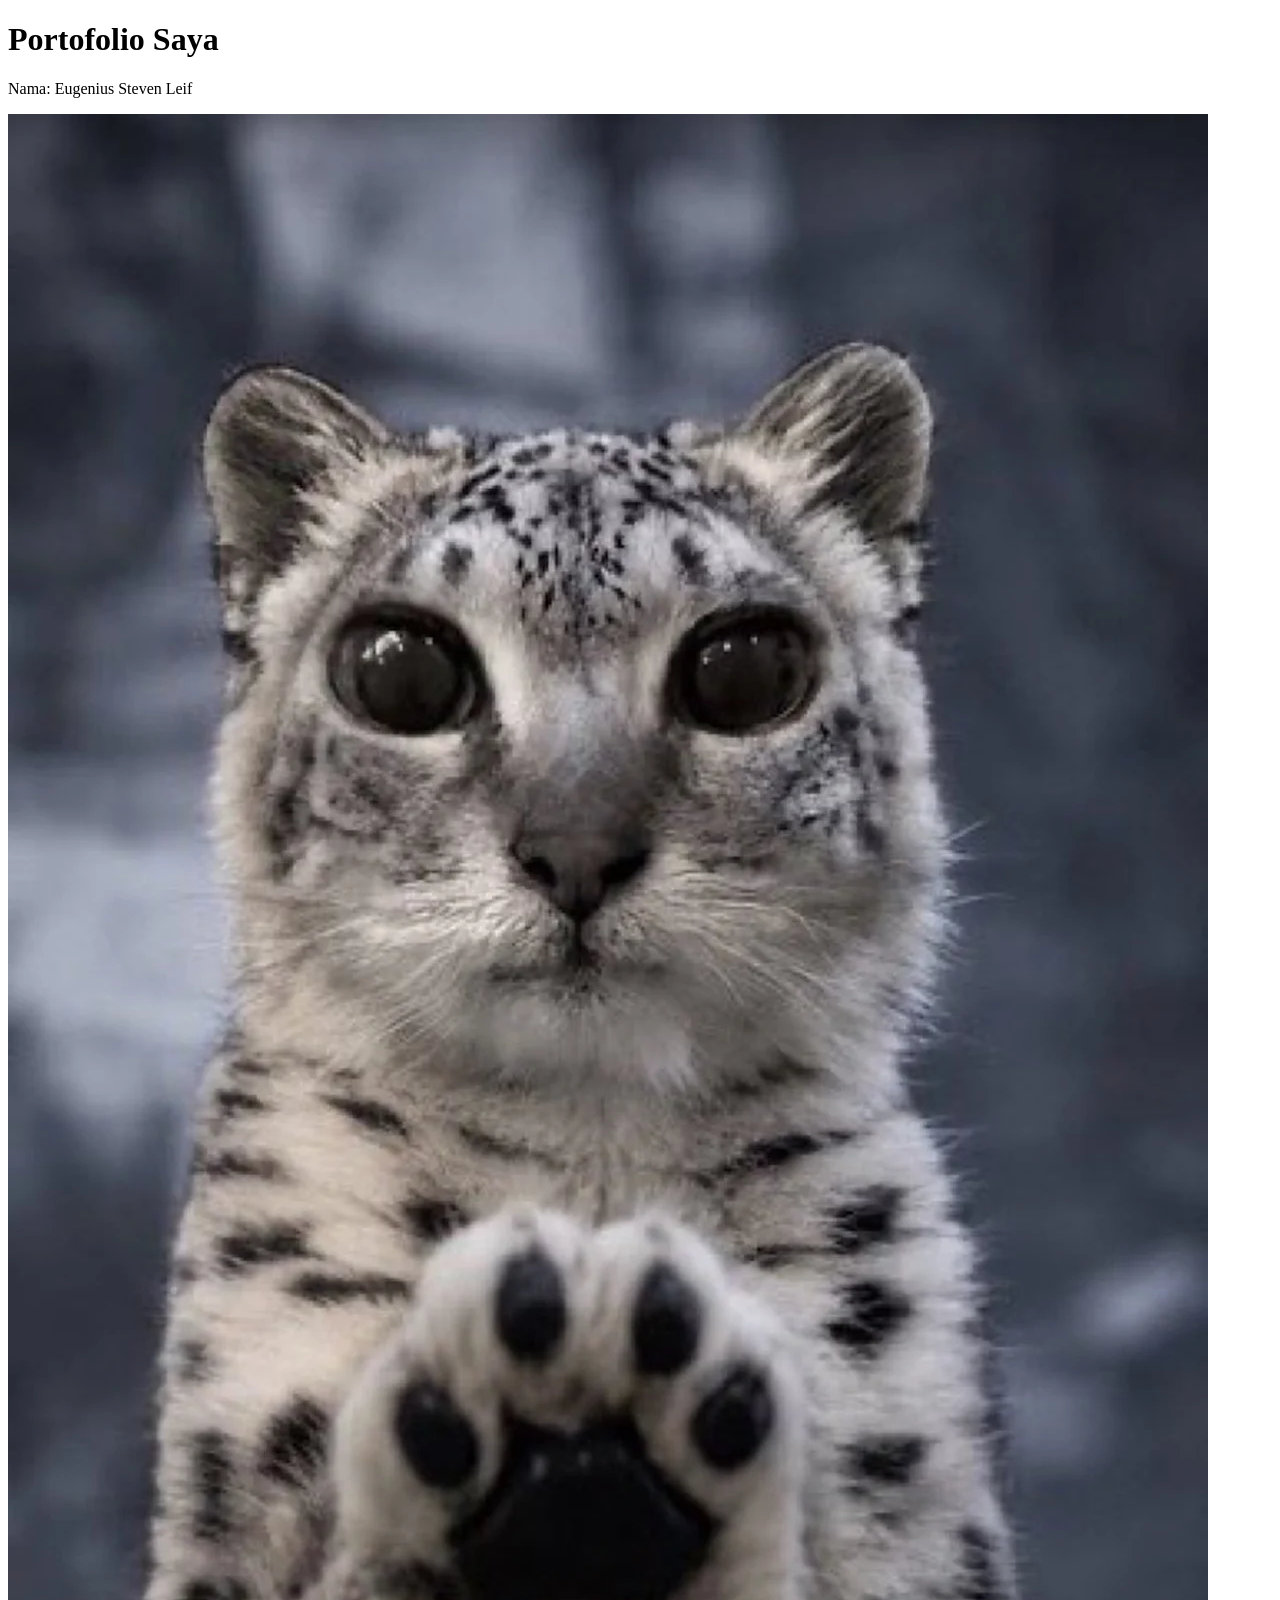
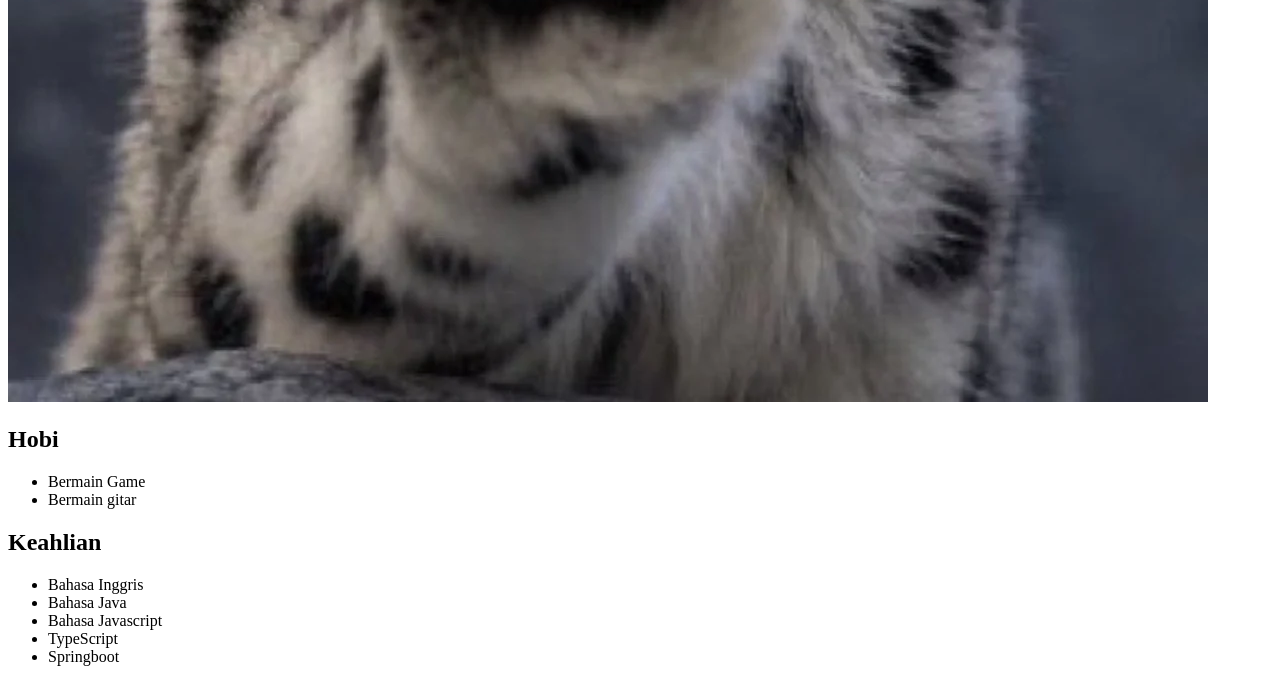
==== eugene.html @ 5456e928 "membuat portofolio eugene" ====
<!DOCTYPE html>
<html lang="en">
<head>
    <meta charset="UTF-8">
    <meta name="viewport" content="width=device-width, initial-scale=1.0">
    <title>Eugene Portofolio</title>
</head>
<body>
    <h1>Portofolio Saya</h1>
    <p>Nama: Eugenius Steven Leif</p>
    <div>
        <img src="./leopard.webp" alt="leopard">
    </div>
    <h2>Hobi</h2>
    <ul> 
        <li>Bermain Game</li>
        <li>Bermain gitar</li>
    </ul>
    <h2>Keahlian</h2>
    <ul> 
        <li>Bahasa Inggris</li>
        <li>Bahasa Java</li>
        <li>Bahasa Javascript</li>
        <li>TypeScript</li>
        <li>Springboot</li>
    </ul>
</body>
</html>
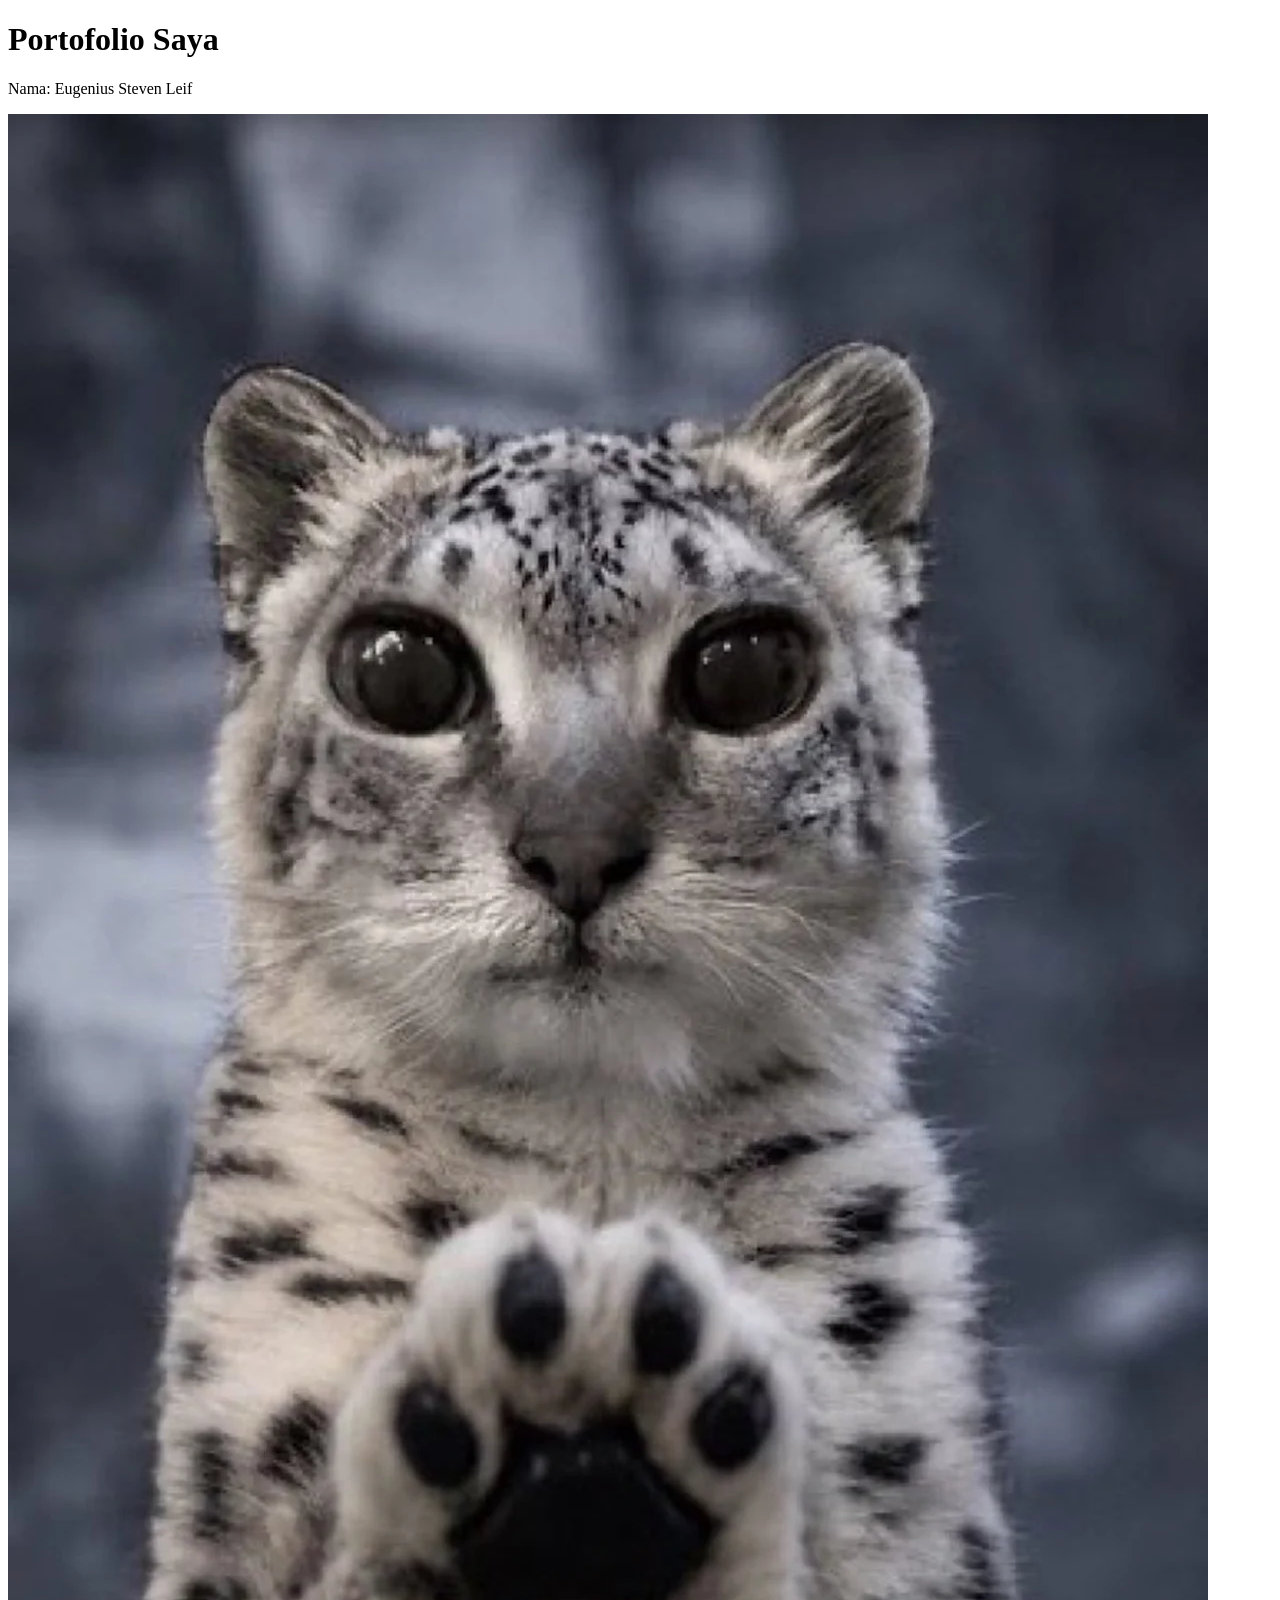
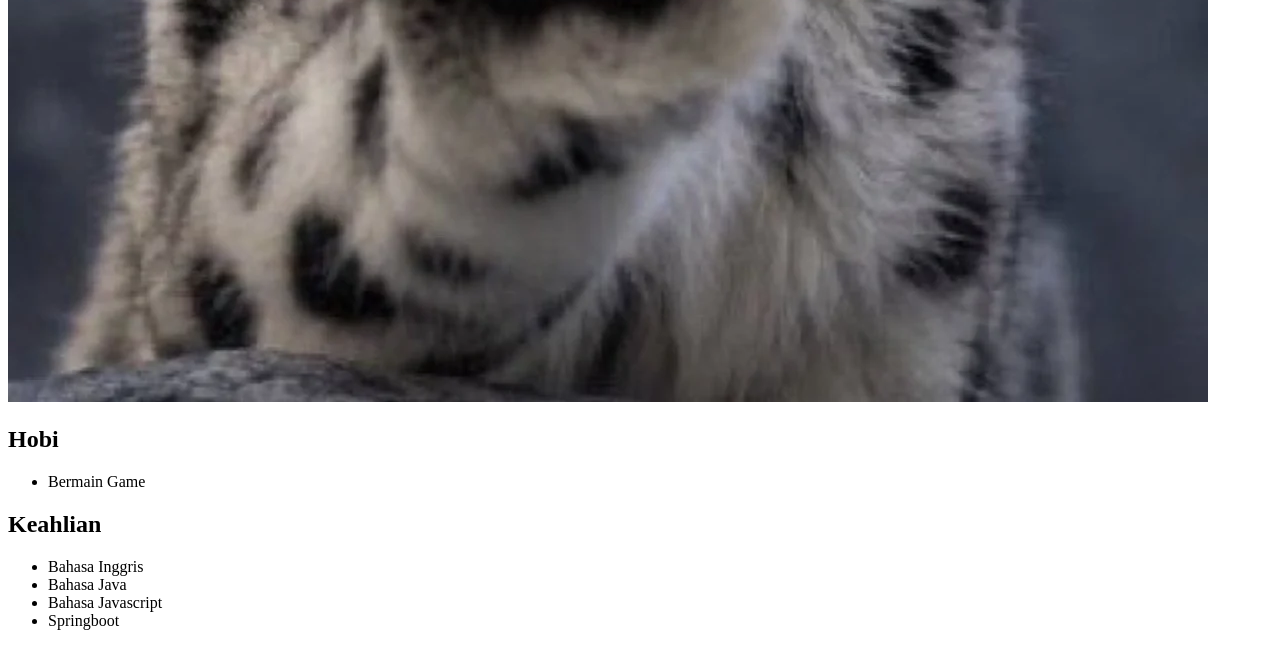
==== commit 81805a56: "menambahkan folder assets" ====
--- a/eugene.html
+++ b/eugene.html
@@ -9,19 +9,17 @@
     <h1>Portofolio Saya</h1>
     <p>Nama: Eugenius Steven Leif</p>
     <div>
-        <img src="./leopard.webp" alt="leopard">
+        <img src="../assets/leopard.webp" alt="leopard">
     </div>
     <h2>Hobi</h2>
     <ul> 
         <li>Bermain Game</li>
-        <li>Bermain gitar</li>
     </ul>
     <h2>Keahlian</h2>
     <ul> 
         <li>Bahasa Inggris</li>
         <li>Bahasa Java</li>
         <li>Bahasa Javascript</li>
-        <li>TypeScript</li>
         <li>Springboot</li>
     </ul>
 </body>
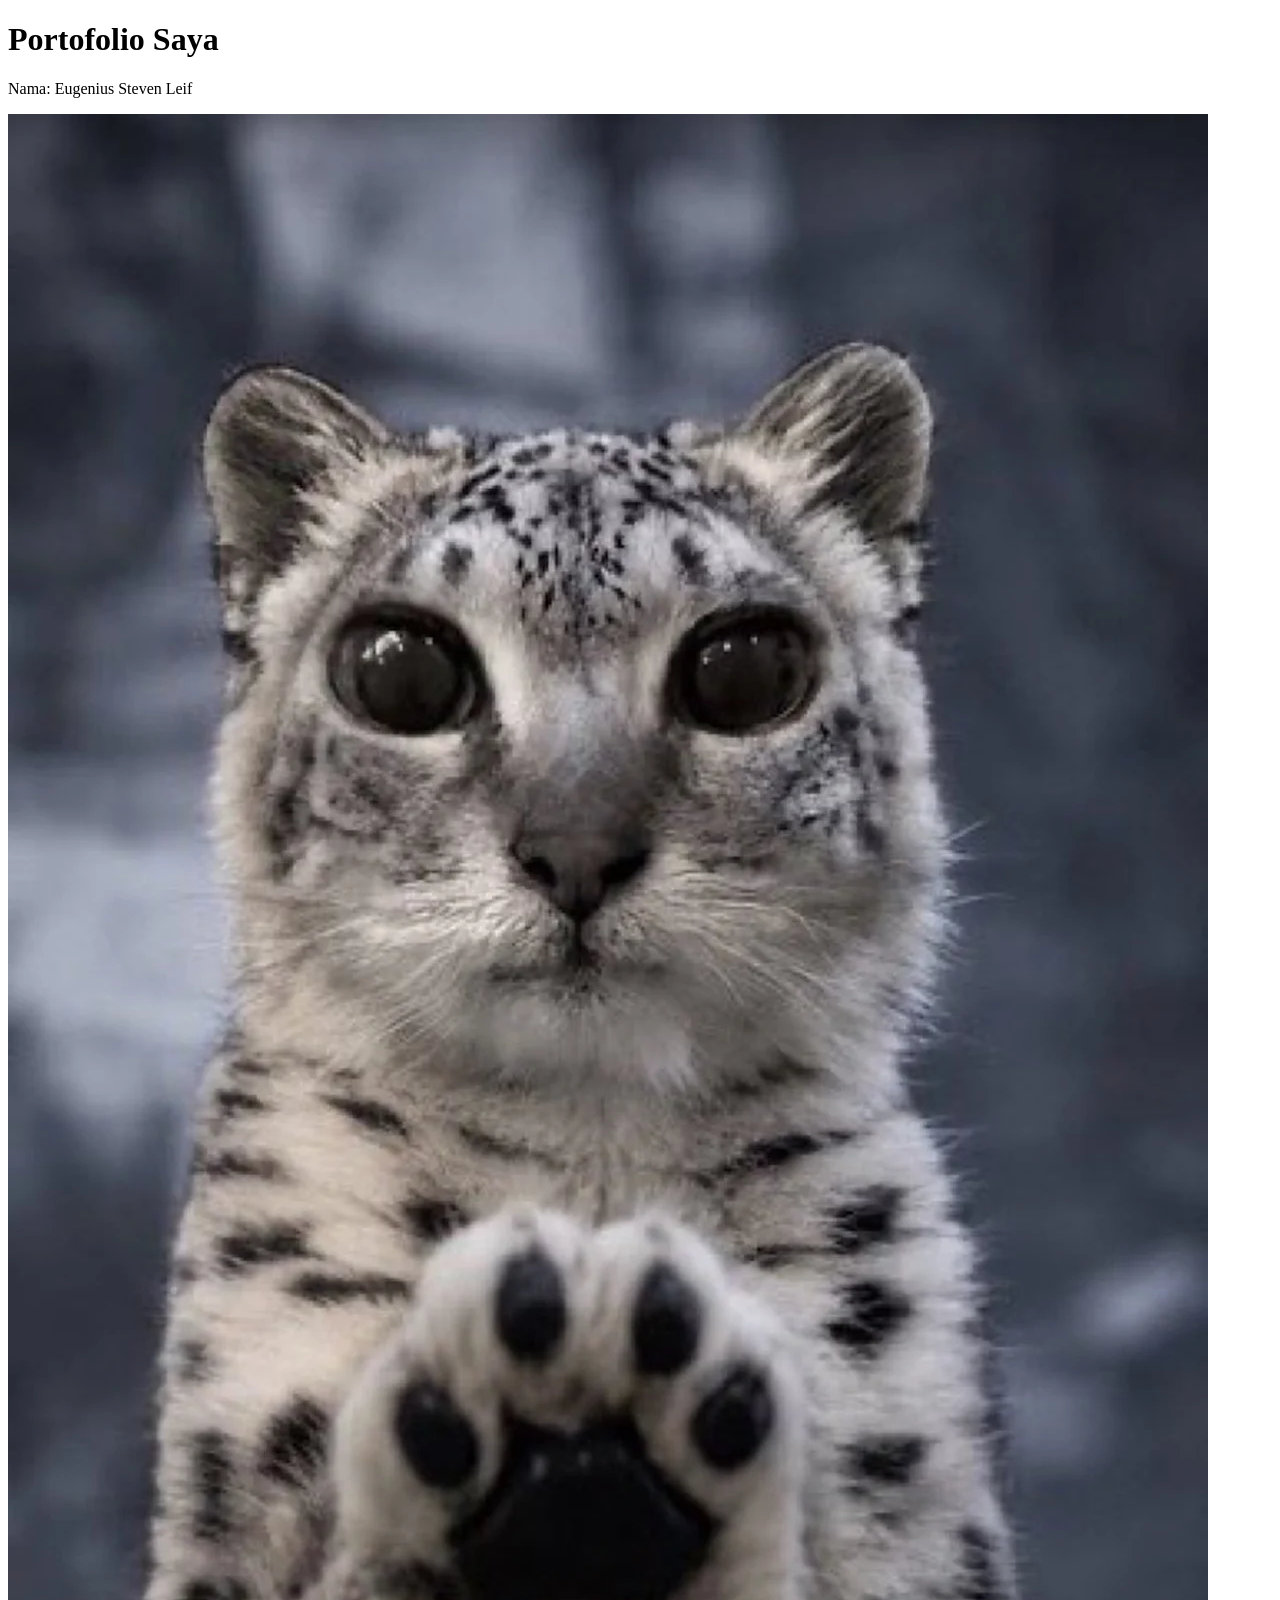
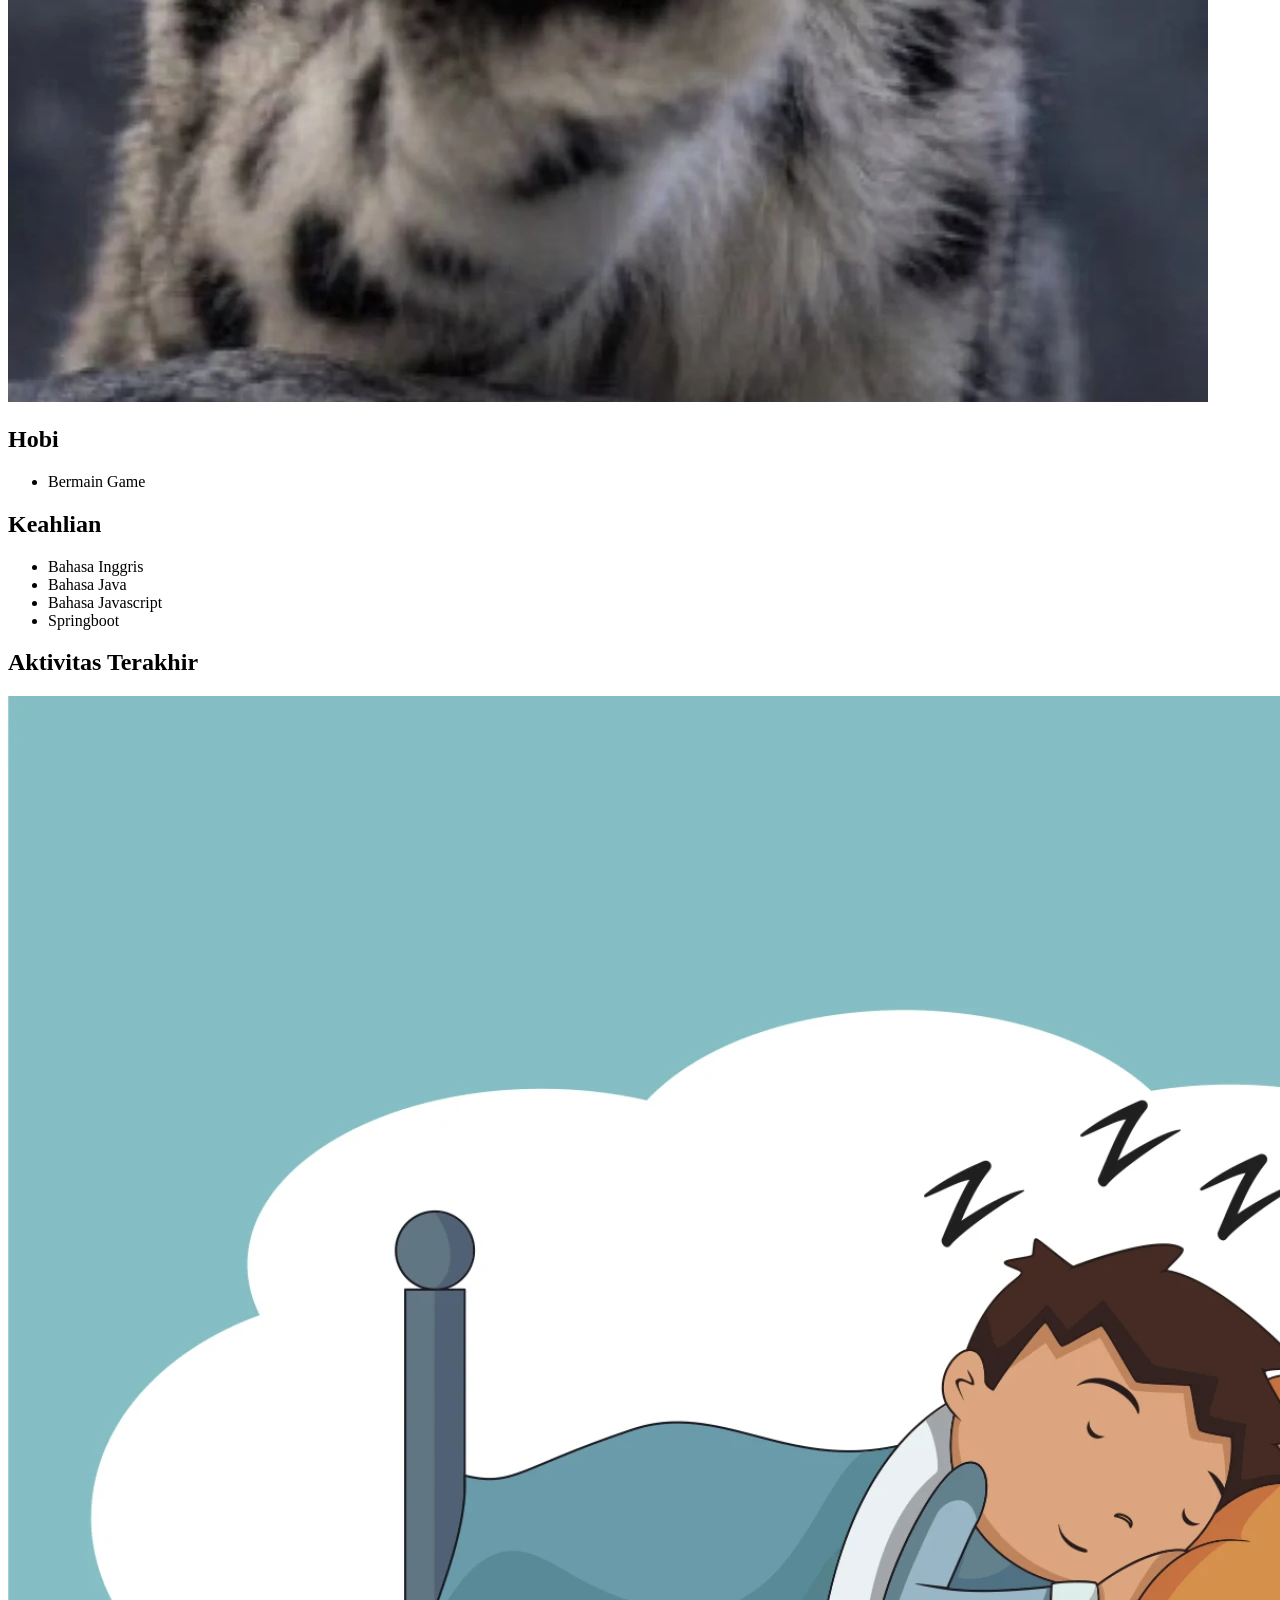
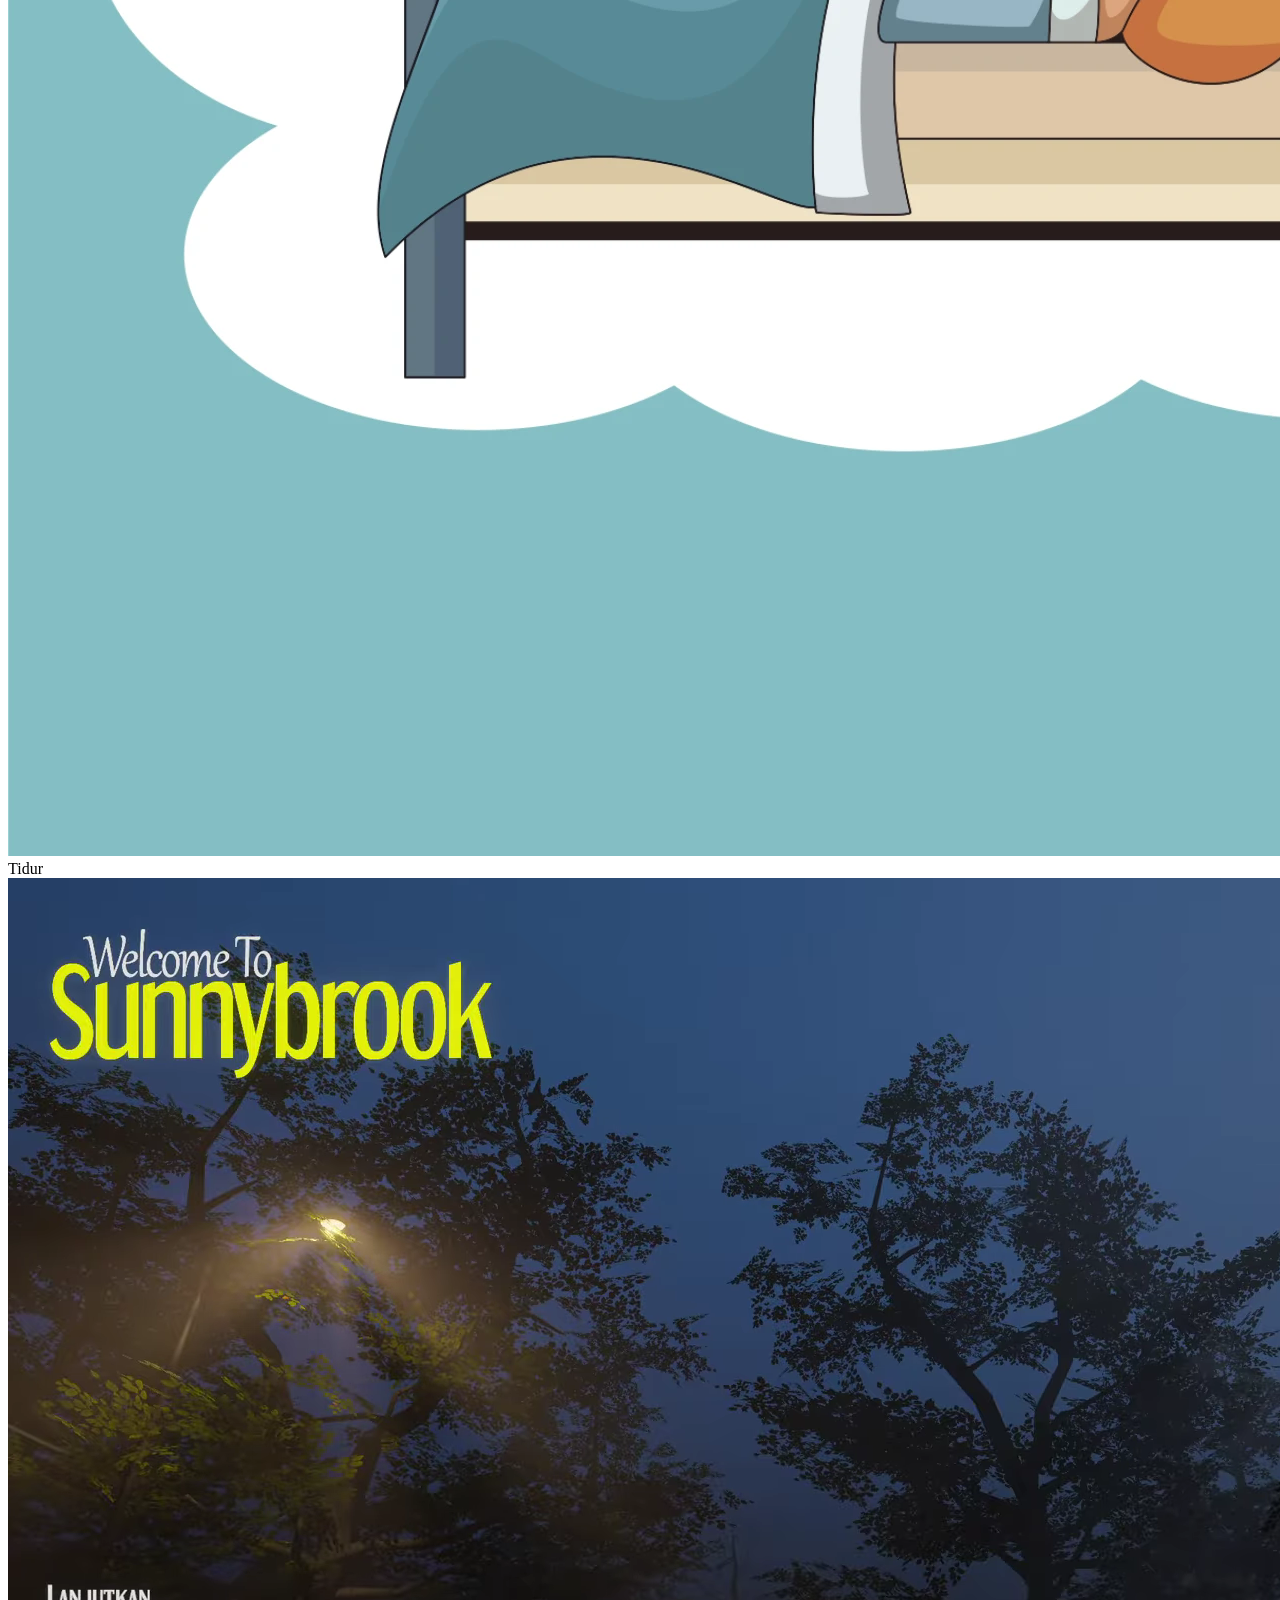
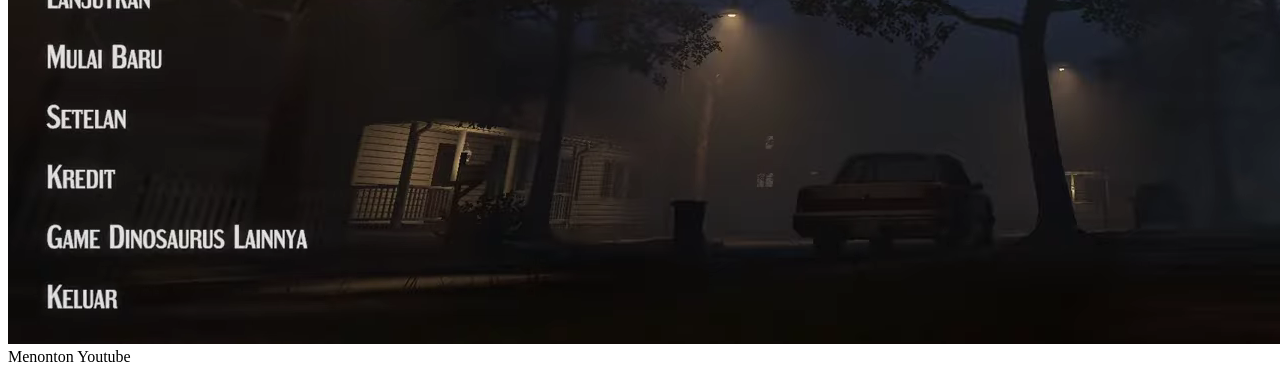
==== commit 426d0f12: "Siklus 2: Menambahkan konten aktivitas terakhir pada eugene.html" ====
--- a/eugene.html
+++ b/eugene.html
@@ -3,6 +3,8 @@
 <head>
     <meta charset="UTF-8">
     <meta name="viewport" content="width=device-width, initial-scale=1.0">
+    <link rel="stylesheet" href="./css/eugene.css">
+    <script src="./js/eugene.js" type="module"></script>
     <title>Eugene Portofolio</title>
 </head>
 <body>
@@ -22,5 +24,16 @@
         <li>Bahasa Javascript</li>
         <li>Springboot</li>
     </ul>
+    <h2>Aktivitas Terakhir</h2>
+    <div>
+        <div>
+            <img src="./assets/sleep.webp" alt="tidur">
+            <span>Tidur</span>
+        </div>
+        <div>
+            <img src="./assets/windutbarusadar.png" alt="windah">
+            <span>Menonton Youtube</span>
+        </div>
+    </div>
 </body>
 </html>
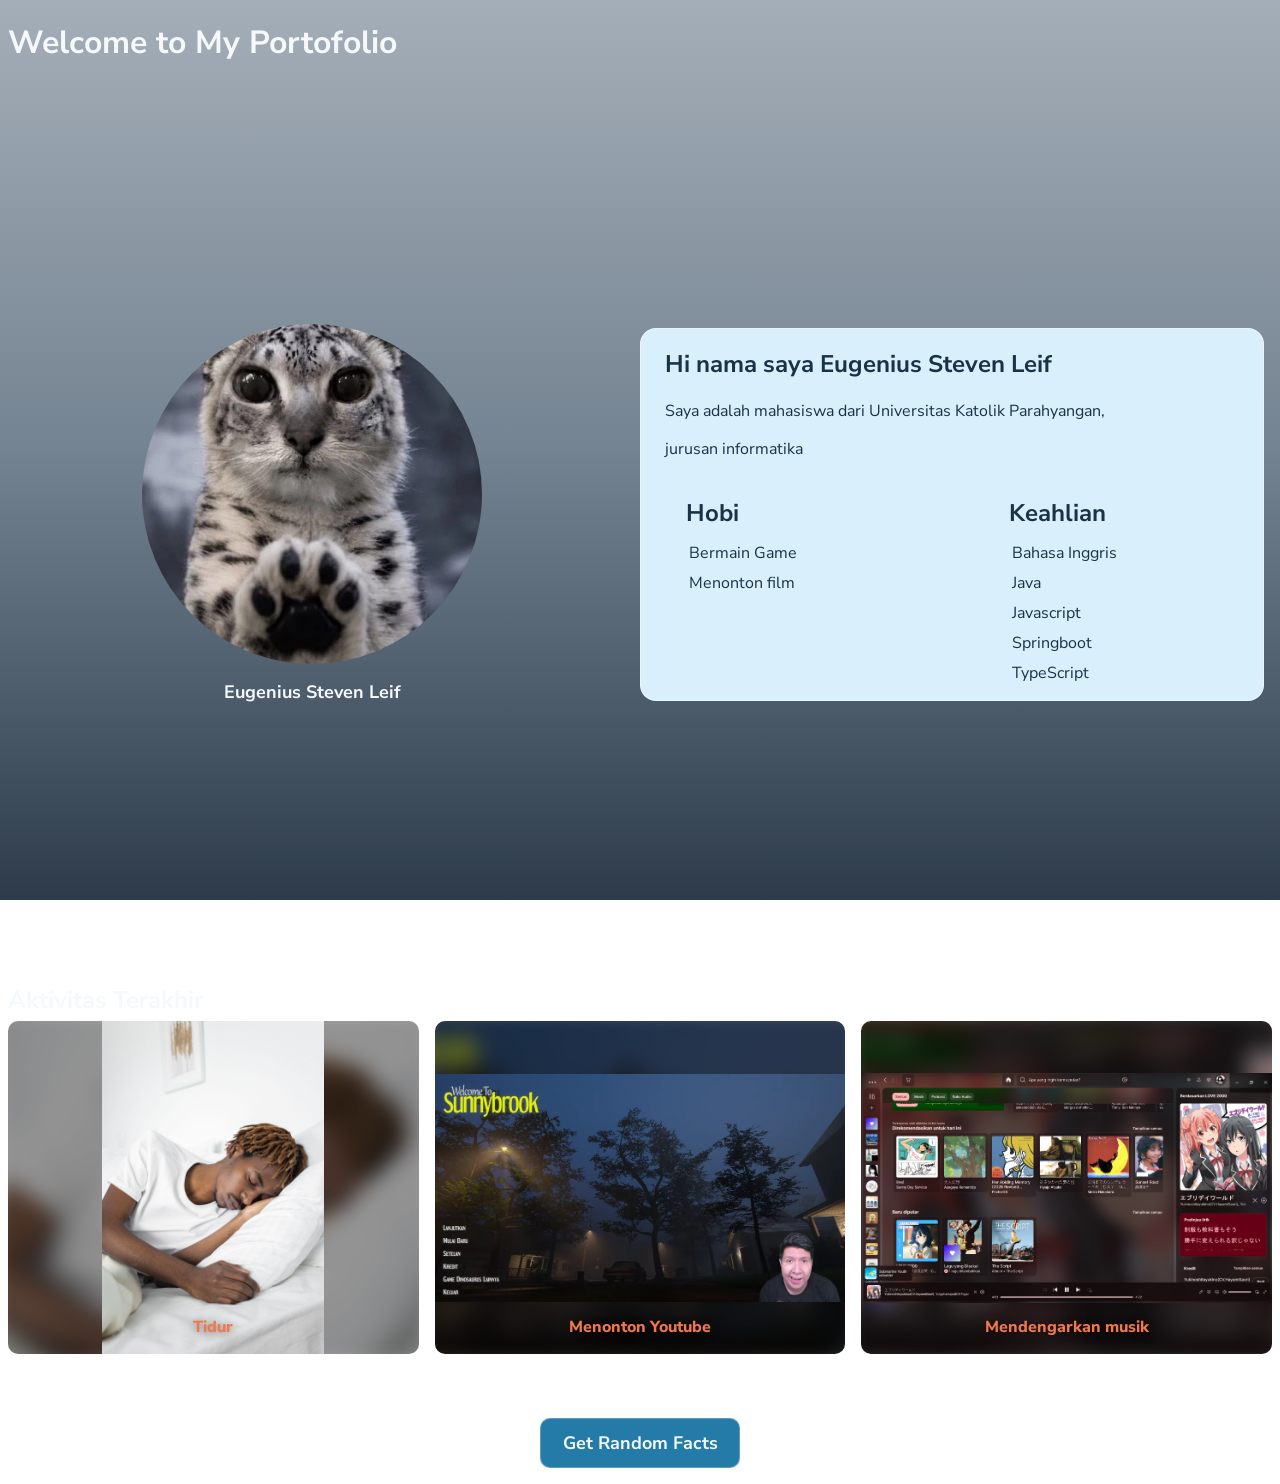
==== commit e4e75b5d: "Siklus 3: Perbagus UI dan membuat interaksi pada eugene.html" ====
--- a/eugene.html
+++ b/eugene.html
@@ -1,5 +1,5 @@
 <!DOCTYPE html>
-<html lang="en">
+<html lang="id">
 <head>
     <meta charset="UTF-8">
     <meta name="viewport" content="width=device-width, initial-scale=1.0">
@@ -8,31 +8,72 @@
     <title>Eugene Portofolio</title>
 </head>
 <body>
-    <h1>Portofolio Saya</h1>
-    <p>Nama: Eugenius Steven Leif</p>
-    <div>
-        <img src="../assets/leopard.webp" alt="leopard">
-    </div>
-    <h2>Hobi</h2>
-    <ul> 
-        <li>Bermain Game</li>
-    </ul>
-    <h2>Keahlian</h2>
-    <ul> 
-        <li>Bahasa Inggris</li>
-        <li>Bahasa Java</li>
-        <li>Bahasa Javascript</li>
-        <li>Springboot</li>
-    </ul>
-    <h2>Aktivitas Terakhir</h2>
-    <div>
-        <div>
-            <img src="./assets/sleep.webp" alt="tidur">
-            <span>Tidur</span>
+    <header>
+        <h1 class="reveal">Welcome to My Portofolio</h1>
+    </header>
+    <section id="hero" class="reveal">
+        <div class="hero-left">
+            <div class="hero-img-container">
+                <img src="./assets/leopard.webp" alt="leopard" class="hero-img">
+                <span>Eugenius Steven Leif</span>
+            </div>
         </div>
-        <div>
-            <img src="./assets/windutbarusadar.png" alt="windah">
-            <span>Menonton Youtube</span>
+
+        <div class="hero-right">
+            <h2>Hi nama saya Eugenius Steven Leif</h2>
+            <p>Saya adalah mahasiswa dari Universitas Katolik Parahyangan, </p>
+            <p>jurusan informatika</p>
+            <div>
+                <ul> 
+                    <h2>Hobi</h2>
+                    <li>Bermain Game</li>
+                    <li>Menonton film</li>
+                </ul>
+                <ul> 
+                    <h2>Keahlian</h2>
+                    <li>Bahasa Inggris</li>
+                    <li>Java</li>
+                    <li>Javascript</li>
+                    <li>Springboot</li>
+                    <li>TypeScript</li>
+                </ul>
+            </div>
+        </div>
+    </section>
+
+    <section id="activity-contents">
+        <h2>Aktivitas Terakhir</h2>
+        <div class="activity-grid">
+            <div class="card reveal">
+                <img class="background" src="./assets/sleep.jpg" alt="tidur">
+                <img class="foreground" src="./assets/sleep.jpg" alt="tidur">
+                <p>Tidur</p>
+            </div>
+            <div class="card reveal">
+                <img class="background" src="./assets/windutbarusadar.png" alt="windah">
+                <img class="foreground" src="./assets/windutbarusadar.png" alt="windah">
+                <p>Menonton Youtube</p>
+            </div>
+            <div class="card reveal">
+                <img class="background" src="./assets/spotify.png" alt="spotify">
+                <img class="foreground" src="./assets/spotify.png" alt="spotify">
+                <p>Mendengarkan musik</p>
+            </div>
+        </div>
+    </section>
+
+    <section id="interactions">
+        <div class="facts-generator">
+            <input id="generete-facts" class="reveal" type="button" value="Get Random Facts">
+        </div>
+    </section>
+    
+    <div class="modal">
+        <div class="card">
+            <span id="close">&times;</span>
+            <h2>Facts</h2>
+            <h4>Category: <span>Science</span></h4>
+            <p>Text</p>
         </div>
     </div>
 </body>
--- a/css/eugene.css
+++ b/css/eugene.css
@@ -0,0 +1,273 @@
+@import url(
+    'https://fonts.googleapis.com/css2?family=Nunito+Sans:ital,opsz,wght@0,6..12,200..1000;1,6..12,200..1000&family=Playwrite+FR+Moderne:wght@100..400&display=swap'
+);
+
+:root {
+    --background: #102A43;
+    --cards: #D9EFFB;
+    --card-text: #183247;
+    --button: #247BA8;
+    --button-hover: #1B668F;
+    --text: #F5F9FC;
+    --text-muted: #A9C5D8;
+    --accent: #F0784B;
+    --accent-hover: #FF956D;
+    --border: #ffffff40;
+}
+
+*{
+    font-family: "Nunito Sans";
+    box-sizing: border-box;
+}
+
+body{
+    margin: 0;
+    min-height: 100vh;
+
+    background:
+        linear-gradient(
+            to bottom,
+            rgba(16, 42, 67, 0.38),
+            rgba(16, 42, 67, 0.58),
+            rgba(8, 25, 43, 0.85)
+        ),
+        url("../assets/eugene/background.png");
+
+    background-size: cover;
+    background-position: center;
+    background-attachment: fixed;
+    background-repeat: no-repeat;
+}
+
+ul{
+    list-style: none;
+}
+
+header > h1,
+section > h2{
+    margin-left: .5rem;
+    margin-bottom: 0;
+    color: var(--text);
+}
+
+img{
+    user-select: none;
+    pointer-events: none;
+}
+
+input[type=button],
+button{
+    background-color: var(--button);
+    color: var(--text);
+    border: 1px solid var(--border);
+    border-radius: 12px;
+    transition: background-color 0.25s ease,
+                transform 0.25s ease;
+
+    cursor: pointer;
+}
+
+input[type=button]:hover,
+button:hover {
+    background-color: var(--button-hover);
+    transform: translateY(-3px);
+}
+
+#hero{
+    display: flex;
+    align-items: center;
+    gap: 1rem;
+    height: 100vh;
+
+    .hero-left{
+        width: 50%;
+        padding: 1rem;
+
+        .hero-img-container{
+            display: flex;
+            justify-content: center;
+            align-items: center;
+            flex-direction: column;
+            gap: 1rem;
+            color: var(--text);
+            font-size: large;
+            font-weight: 700;
+
+            .hero-img{
+                width: 100%;
+                max-width: 340px;
+                height: 100%;
+                max-height: 340px;
+                object-fit: cover;
+                aspect-ratio: 1/1;
+                border-radius: 50%;
+            }
+        }
+    }
+
+    .hero-right{
+        width: 50%;
+        padding-left: 1.5rem;
+        padding-right: 0;
+        margin-right: 1rem;
+        background-color: var(--cards);
+        color: var(--card-text);
+        border: 1px solid rgba(255,255,255,0.5);
+        border-radius: 16px;
+
+        > div{
+            display: flex;
+            gap: 3rem;
+
+            > ul{
+                display: inline-flex;
+                flex-direction: column;
+                width: 50%;
+                padding-left: 1rem;
+                row-gap: .5rem;
+
+                >li{
+                    padding-left: .5rem;
+                }
+
+                >h2{
+                    margin: 5px;
+                }
+            }
+        }   
+    }
+}
+
+#activity-contents{
+    padding-bottom: 1rem;
+
+    > h2{
+        margin-bottom: 5px;
+    }
+}
+
+.activity-grid {
+    display: grid;
+    grid-template-columns: repeat(3, minmax(400px, 1fr));
+    column-gap: 1rem;
+    margin-left: .5rem;
+    margin-right: .5rem;
+
+    .card {
+        width: 100%;
+        height: 333px;
+        overflow: hidden;
+        border-radius: 10px;
+
+        display: grid;
+        grid-template-columns: minmax(0, 1fr);
+        grid-template-rows: minmax(0, 1fr);
+
+        img {
+            grid-area: 1 / 1;
+            width: 100%;
+            height: 100%;
+            min-width: 0;
+            min-height: 0;
+        }
+
+        .background {
+            object-fit: cover;
+            filter: blur(10px) brightness(0.6);
+            transform: scale(1.1);
+        }
+
+        .foreground {
+            object-fit: contain;
+            z-index: 1;
+        }
+
+        p {
+            grid-area: 1 / 1;
+            justify-self: center;
+            align-self: end;
+            z-index: 2;
+            color: var(--accent);
+            font-weight: 800;
+            text-shadow: 0 2px 8px rgba(0,0,0,0.5);
+        }
+    }
+}
+
+#interactions{
+    input{
+        margin-top: 3rem;
+    }
+}
+
+.facts-generator{
+    display: flex;
+    justify-content: center;
+    align-items: center;
+    padding-bottom: 1rem;
+    > input{
+        width: 200px;
+        height: 50px;
+        border-radius: 10px;
+        color: var(--text);
+        font-weight: 700;
+        font-size: large;
+    }
+}
+
+.modal{
+    width: 100%;
+    display: none;
+    position: fixed;
+    inset: 0;
+    z-index: 1;
+    background-color: rgba(0, 0, 0, 0.6);
+    justify-content: center;
+    align-items: center;
+    
+    &.active{
+        display: inline-flex;
+    }
+
+    .card{
+        width: 50%;
+        height: 50%;
+        background-color: var(--cards);
+        padding: 1rem;
+        border-radius: 10px;
+        display: flex;
+        flex-direction: column;
+
+        > #close{
+            align-self: flex-end;
+            font-weight: 700;
+            color: var(--text);
+            font-size: 30px;
+            cursor: pointer;
+            color: var(--accent);
+        
+            &:hover{
+                color: var(--accent-hover);
+            }
+        }
+
+        h2, h4{
+            margin-bottom: 0;
+        }
+
+        > p{
+            text-wrap-mode: wrap;
+        }
+    }
+}
+
+.reveal{
+    opacity: 0;
+    transform: translateY(50px);
+
+    transition: all 0.8s ease;
+    &.show{
+        opacity: 1;
+        transform: translateY(0);
+    }
+}
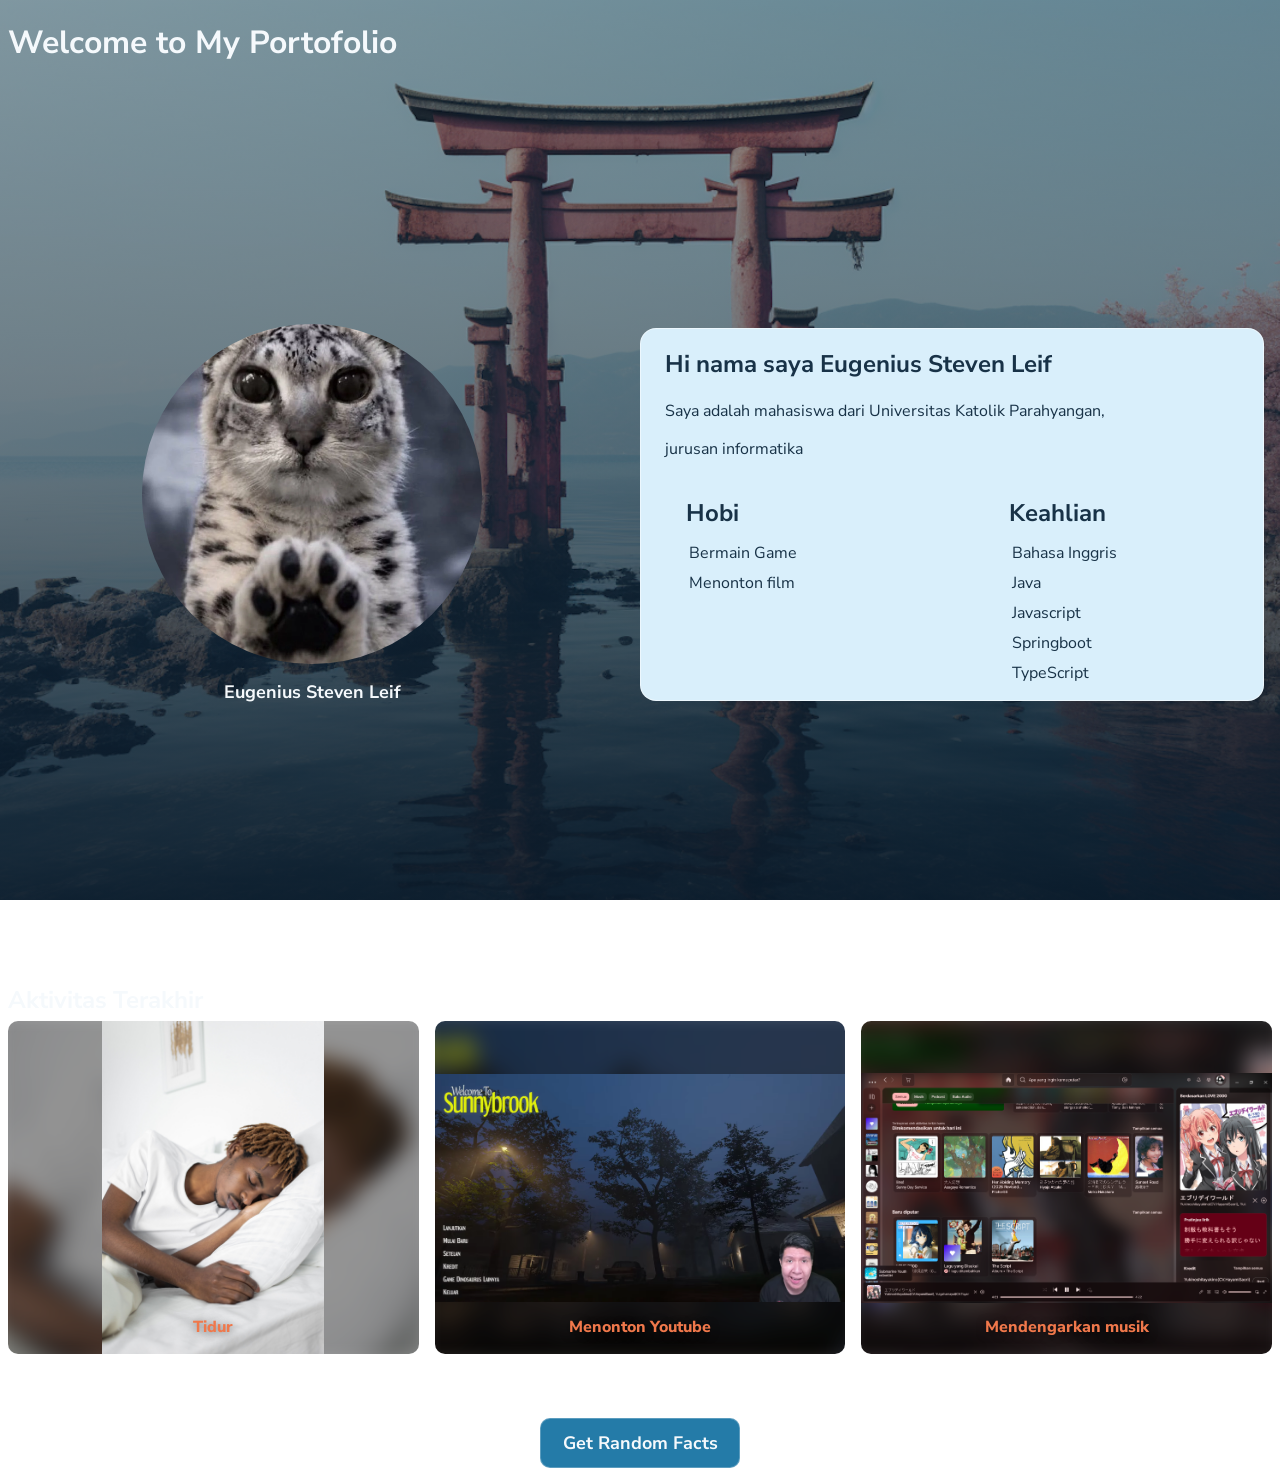
==== commit 49fa6b98: "fix bugs on rendering image" ====
--- a/eugene.html
+++ b/eugene.html
@@ -4,7 +4,8 @@
     <meta charset="UTF-8">
     <meta name="viewport" content="width=device-width, initial-scale=1.0">
     <link rel="stylesheet" href="./css/eugene.css">
-    <script src="./js/eugene.js" type="module"></script>
+    <script src="./js/eugene.js" defer></script>
+    <script src="./js/factsData.js" defer></script>
     <title>Eugene Portofolio</title>
 </head>
 <body>
--- a/css/eugene.css
+++ b/css/eugene.css
@@ -31,7 +31,7 @@
             rgba(16, 42, 67, 0.58),
             rgba(8, 25, 43, 0.85)
         ),
-        url("../assets/eugene/background.png");
+        url("../assets/background.png");
 
     background-size: cover;
     background-position: center;
